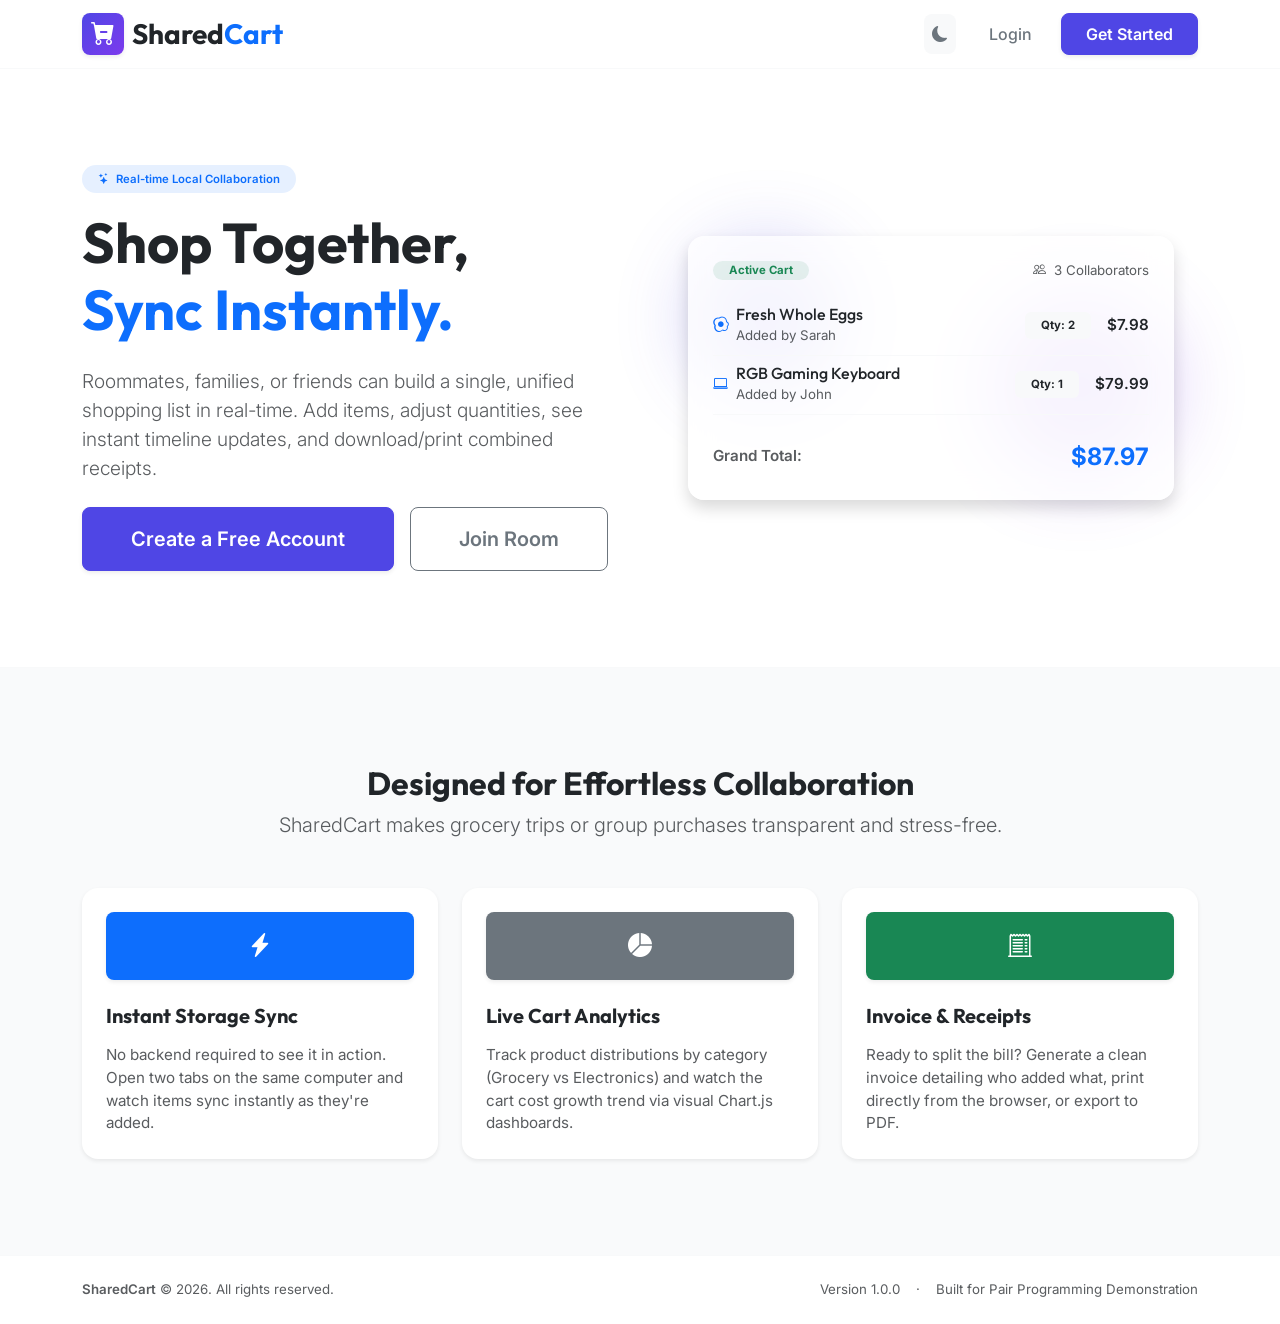
==== index.html @ 913902ff "Initial CartShare project" ====
<!DOCTYPE html>
<html lang="en">
<head>
  <meta charset="UTF-8">
  <meta name="viewport" content="width=device-width, initial-scale=1.0">
  <title>SharedCart - Collaborative Shopping Cart</title>
  <!-- Google Fonts -->
  <link rel="preconnect" href="https://fonts.googleapis.com">
  <link rel="preconnect" href="https://fonts.gstatic.com" crossorigin>
  <link href="https://fonts.googleapis.com/css2?family=Inter:wght@300;400;500;600;700&family=Outfit:wght@400;500;600;700&display=swap" rel="stylesheet">
  <!-- Bootstrap 5 -->
  <link href="https://cdn.jsdelivr.net/npm/bootstrap@5.3.2/dist/css/bootstrap.min.css" rel="stylesheet">
  <!-- Bootstrap Icons -->
  <link rel="stylesheet" href="https://cdn.jsdelivr.net/npm/bootstrap-icons@1.11.1/font/bootstrap-icons.css">
  <!-- Custom CSS -->
  <link rel="stylesheet" href="css/style.css">
  <script>
    if (localStorage.getItem('sharedcart_theme') === 'dark') {
      document.documentElement.classList.add('dark-mode');
    }
  </script>
</head>
<body>
  <!-- Header / Navbar -->
  <nav class="navbar navbar-expand-lg navbar-light bg-white sticky-top border-bottom border-light">
    <div class="container">
      <a class="navbar-brand d-flex align-items-center gap-2" href="#">
        <div class="logo-icon bg-gradient text-white p-2 rounded-3 d-flex align-items-center justify-content-center shadow-sm">
          <i class="bi bi-cart-dash-fill fs-4"></i>
        </div>
        <span class="logo-text font-outfit fs-3 fw-bold text-dark">Shared<span class="text-primary">Cart</span></span>
      </a>
      <button class="navbar-expand-toggle border-0 bg-transparent d-lg-none" type="button" data-bs-toggle="collapse" data-bs-target="#navbarContent" aria-label="Toggle navigation">
        <i class="bi bi-list fs-1 text-dark"></i>
      </button>
      <div class="collapse navbar-collapse justify-content-end" id="navbarContent">
        <div class="d-flex align-items-center gap-3 mt-3 mt-lg-0" id="navActions">
          <button class="btn btn-light border-0 rounded-3 text-secondary p-2 me-1" id="darkModeToggle" aria-label="Toggle Dark Mode">
            <i class="bi bi-moon-fill"></i>
          </button>
          <a href="login.html" class="btn btn-link text-decoration-none text-secondary fw-medium">Login</a>
          <a href="register.html" class="btn btn-primary px-4 py-2 rounded-3 fw-semibold shadow-sm btn-hover-effect">Get Started</a>
        </div>
      </div>
    </div>
  </nav>

  <!-- Hero Section -->
  <header class="hero-section py-5 d-flex align-items-center position-relative overflow-hidden bg-white">
    <div class="container py-md-5">
      <div class="row align-items-center g-5">
        <div class="col-lg-6 text-start">
          <div class="badge bg-primary bg-opacity-10 text-primary px-3 py-2 rounded-pill fw-semibold mb-3">
            <i class="bi bi-stars me-1"></i> Real-time Local Collaboration
          </div>
          <h1 class="hero-title font-outfit fw-bold text-dark mb-4" style="font-size: 3.5rem; line-height: 1.2;">
            Shop Together, <br><span class="text-primary">Sync Instantly.</span>
          </h1>
          <p class="lead text-muted mb-4" style="font-size: 1.2rem;">
            Roommates, families, or friends can build a single, unified shopping list in real-time. Add items, adjust quantities, see instant timeline updates, and download/print combined receipts.
          </p>
          <div class="d-flex flex-sm-row flex-column gap-3">
            <a href="register.html" class="btn btn-primary px-5 py-3 rounded-3 fw-semibold fs-5 shadow-sm btn-hover-effect">Create a Free Account</a>
            <a href="login.html" class="btn btn-outline-secondary px-5 py-3 rounded-3 fw-semibold fs-5">Join Room</a>
          </div>
        </div>
        <div class="col-lg-6 position-relative">
          <!-- Glassmorphism Visual Card -->
          <div class="position-relative hero-image-container p-4">
            <div class="hero-glass-card p-4 rounded-4 shadow border border-white border-opacity-10">
              <div class="d-flex justify-content-between align-items-center mb-3">
                <span class="badge bg-success bg-opacity-10 text-success rounded-pill px-3 py-1">Active Cart</span>
                <span class="text-muted small"><i class="bi bi-people me-1"></i> 3 Collaborators</span>
              </div>
              <ul class="list-unstyled mb-0">
                <li class="d-flex justify-content-between align-items-center py-2 border-bottom border-light">
                  <div class="d-flex align-items-center gap-2">
                    <i class="bi bi-egg-fried text-primary"></i>
                    <div>
                      <h6 class="mb-0 text-dark">Fresh Whole Eggs</h6>
                      <span class="text-muted small">Added by Sarah</span>
                    </div>
                  </div>
                  <div class="d-flex align-items-center gap-3">
                    <span class="badge bg-light text-dark py-2 px-3 rounded">Qty: 2</span>
                    <span class="fw-semibold text-dark">$7.98</span>
                  </div>
                </li>
                <li class="d-flex justify-content-between align-items-center py-2 border-bottom border-light">
                  <div class="d-flex align-items-center gap-2">
                    <i class="bi bi-laptop text-primary"></i>
                    <div>
                      <h6 class="mb-0 text-dark">RGB Gaming Keyboard</h6>
                      <span class="text-muted small">Added by John</span>
                    </div>
                  </div>
                  <div class="d-flex align-items-center gap-3">
                    <span class="badge bg-light text-dark py-2 px-3 rounded">Qty: 1</span>
                    <span class="fw-semibold text-dark">$79.99</span>
                  </div>
                </li>
              </ul>
              <div class="d-flex justify-content-between align-items-center mt-3 pt-2">
                <span class="text-muted fw-semibold">Grand Total:</span>
                <span class="fs-4 fw-bold text-primary">$87.97</span>
              </div>
            </div>
            <!-- Decorative floating rings/circles -->
            <div class="floating-circle circle-1"></div>
            <div class="floating-circle circle-2"></div>
          </div>
        </div>
      </div>
    </div>
  </header>

  <!-- Features Section -->
  <section class="py-5 bg-light-section border-top border-light">
    <div class="container py-5 text-center">
      <h2 class="font-outfit fw-bold text-dark mb-2">Designed for Effortless Collaboration</h2>
      <p class="text-muted lead mb-5 col-lg-8 mx-auto">SharedCart makes grocery trips or group purchases transparent and stress-free.</p>
      
      <div class="row g-4">
        <!-- Feature 1 -->
        <div class="col-md-4">
          <div class="card border-0 p-4 shadow-sm rounded-4 h-100 feature-card text-start bg-white">
            <div class="feature-icon bg-primary text-white p-3 rounded-3 mb-4 d-inline-flex align-items-center justify-content-center shadow-sm">
              <i class="bi bi-lightning-charge-fill fs-4"></i>
            </div>
            <h5 class="fw-bold mb-3 font-outfit">Instant Storage Sync</h5>
            <p class="text-muted mb-0">No backend required to see it in action. Open two tabs on the same computer and watch items sync instantly as they're added.</p>
          </div>
        </div>
        <!-- Feature 2 -->
        <div class="col-md-4">
          <div class="card border-0 p-4 shadow-sm rounded-4 h-100 feature-card text-start bg-white">
            <div class="feature-icon bg-secondary text-white p-3 rounded-3 mb-4 d-inline-flex align-items-center justify-content-center shadow-sm">
              <i class="bi bi-pie-chart-fill fs-4"></i>
            </div>
            <h5 class="fw-bold mb-3 font-outfit">Live Cart Analytics</h5>
            <p class="text-muted mb-0">Track product distributions by category (Grocery vs Electronics) and watch the cart cost growth trend via visual Chart.js dashboards.</p>
          </div>
        </div>
        <!-- Feature 3 -->
        <div class="col-md-4">
          <div class="card border-0 p-4 shadow-sm rounded-4 h-100 feature-card text-start bg-white">
            <div class="feature-icon bg-success text-white p-3 rounded-3 mb-4 d-inline-flex align-items-center justify-content-center shadow-sm">
              <i class="bi bi-receipt-cutoff fs-4"></i>
            </div>
            <h5 class="fw-bold mb-3 font-outfit">Invoice & Receipts</h5>
            <p class="text-muted mb-0">Ready to split the bill? Generate a clean invoice detailing who added what, print directly from the browser, or export to PDF.</p>
          </div>
        </div>
      </div>
    </div>
  </section>

  <!-- Footer -->
  <footer class="bg-white py-4 border-top border-light">
    <div class="container text-center text-muted small">
      <div class="d-flex justify-content-between align-items-center flex-column flex-md-row">
        <div>
          <span class="fw-semibold">SharedCart</span> &copy; 2026. All rights reserved.
        </div>
        <div class="d-flex gap-3 mt-3 mt-md-0">
          <span class="text-muted">Version 1.0.0</span>
          <span>&middot;</span>
          <span class="text-muted">Built for Pair Programming Demonstration</span>
        </div>
      </div>
    </div>
  </footer>

  <!-- Scripts -->
  <script src="js/storage.js"></script>
  <script>
    document.addEventListener('DOMContentLoaded', () => {
      const currentUser = window.SharedCartStorage.getCurrentUser();
      const navActions = document.getElementById('navActions');
      if (currentUser && navActions) {
        navActions.innerHTML = `
          <span class="text-muted me-2 small"><i class="bi bi-person-fill"></i> Hi, ${currentUser.name}</span>
          <a href="dashboard.html" class="btn btn-primary px-4 py-2 rounded-3 fw-semibold shadow-sm">Go to Dashboard</a>
        `;
      }
    });
  </script>
</body>
</html>
---- css/style.css ----
/**
 * Main Global Stylesheet for SharedCart
 */

:root {
  --primary: #4F46E5;
  --primary-hover: #4338CA;
  --secondary: #7C3AED;
  --secondary-hover: #6D28D9;
  --success: #10B981;
  --warning: #F59E0B;
  --danger: #EF4444;
  --dark: #1F2937;
  --light-bg: #F9FAFB;
  --border-light: #F3F4F6;
  --font-outfit: 'Outfit', sans-serif;
  --font-inter: 'Inter', sans-serif;
  --transition: all 0.3s cubic-bezier(0.4, 0, 0.2, 1);
  --shadow-sm: 0 1px 3px rgba(0, 0, 0, 0.05), 0 1px 2px rgba(0, 0, 0, 0.02);
  --shadow-md: 0 4px 6px -1px rgba(0, 0, 0, 0.05), 0 2px 4px -1px rgba(0, 0, 0, 0.03);
  --shadow-lg: 0 20px 25px -5px rgba(0, 0, 0, 0.05), 0 10px 10px -5px rgba(0, 0, 0, 0.02);
}

/* Base resets & styles */
body {
  font-family: var(--font-inter);
  background-color: var(--light-bg);
  color: var(--dark);
  font-size: 0.95rem;
  overflow-x: hidden;
  -webkit-font-smoothing: antialiased;
}

h1, h2, h3, h4, h5, h6, .font-outfit {
  font-family: var(--font-outfit);
}

/* Custom Gradients */
.bg-gradient {
  background: linear-gradient(135deg, var(--primary) 0%, var(--secondary) 100%) !important;
}

/* Custom Buttons */
.btn-primary {
  background-color: var(--primary);
  border-color: var(--primary);
  transition: var(--transition);
}
.btn-primary:hover, .btn-primary:focus {
  background-color: var(--primary-hover);
  border-color: var(--primary-hover);
}

.btn-secondary {
  background-color: var(--secondary);
  border-color: var(--secondary);
  transition: var(--transition);
}
.btn-secondary:hover, .btn-secondary:focus {
  background-color: var(--secondary-hover);
  border-color: var(--secondary-hover);
}

/* Glassmorphism Styles */
.hero-glass-card {
  background: rgba(255, 255, 255, 0.75);
  backdrop-filter: blur(12px);
  -webkit-backdrop-filter: blur(12px);
  border: 1px solid rgba(255, 255, 255, 0.4);
  box-shadow: var(--shadow-lg);
}

/* Visual elements & animations */
.animate-fade-in {
  animation: fadeIn 0.4s ease-out forwards;
}

@keyframes fadeIn {
  from {
    opacity: 0;
    transform: translateY(8px);
  }
  to {
    opacity: 1;
    transform: translateY(0);
  }
}

.btn-hover-effect {
  position: relative;
  transition: var(--transition);
}
.btn-hover-effect:hover {
  transform: translateY(-2px);
  box-shadow: 0 4px 12px rgba(79, 70, 229, 0.25) !important;
}
.btn-hover-effect:active {
  transform: translateY(0);
}

/* Floating Circles Animation in Hero */
.hero-image-container {
  z-index: 1;
}

.floating-circle {
  position: absolute;
  border-radius: 50%;
  z-index: -1;
  filter: blur(40px);
  opacity: 0.25;
  animation: floatCircle 8s infinite alternate ease-in-out;
}

.circle-1 {
  width: 150px;
  height: 150px;
  background-color: var(--primary);
  top: 10%;
  left: 5%;
}

.circle-2 {
  width: 180px;
  height: 180px;
  background-color: var(--secondary);
  bottom: 15%;
  right: 5%;
  animation-delay: 2s;
}

@keyframes floatCircle {
  0% {
    transform: translateY(0) scale(1);
  }
  100% {
    transform: translateY(-20px) scale(1.1);
  }
}

/* Text truncations */
.text-truncate-2 {
  display: -webkit-box;
  -webkit-line-clamp: 2;
  -webkit-box-orient: vertical;
  overflow: hidden;
}

.text-truncate-3 {
  display: -webkit-box;
  -webkit-line-clamp: 3;
  -webkit-box-orient: vertical;
  overflow: hidden;
}

/* Custom scrollbars */
::-webkit-scrollbar {
  width: 6px;
  height: 6px;
}
::-webkit-scrollbar-track {
  background: transparent;
}
::-webkit-scrollbar-thumb {
  background: #cbd5e1;
  border-radius: 3px;
}
::-webkit-scrollbar-thumb:hover {
  background: #94a3b8;
}

/* Navbar utilities */
.navbar-brand .logo-icon {
  width: 42px;
  height: 42px;
}

/* PRINTING RECEIPT STYLES */
@media print {
  body * {
    visibility: hidden !important;
  }
  
  #receiptPrintArea, #receiptPrintArea * {
    visibility: visible !important;
  }
  
  #receiptPrintArea {
    position: absolute !important;
    left: 0 !important;
    top: 0 !important;
    width: 100% !important;
    padding: 0 !important;
    background: white !important;
  }
  
  /* Hide the modal outlines, shadows, headers and borders in print */
  .modal, .modal-dialog, .modal-content, .modal-body {
    position: static !important;
    border: none !important;
    box-shadow: none !important;
    background: transparent !important;
    padding: 0 !important;
    max-height: none !important;
    overflow: visible !important;
  }
}

.border-dashed {
  border-bottom: 2px dashed #e5e7eb !important;
}

/* DARK MODE OVERRIDES */
body.dark-mode {
  --dark: #f8fafc;
  --light-bg: #0f172a;
  --border-light: #334155;
  background-color: #0f172a !important;
  color: #f8fafc !important;
}

body.dark-mode .card,
body.dark-mode .navbar,
body.dark-mode .modal-content,
body.dark-mode .dropdown-menu,
body.dark-mode .cart-sidebar {
  background-color: #1e293b !important;
  color: #f8fafc !important;
  border-color: #334155 !important;
}

body.dark-mode .text-dark {
  color: #f8fafc !important;
}

body.dark-mode .text-muted {
  color: #94a3b8 !important;
}

body.dark-mode .form-control,
body.dark-mode .form-select,
body.dark-mode .input-group-text {
  background-color: #1e293b !important;
  color: #f8fafc !important;
  border-color: #334155 !important;
}

body.dark-mode .form-control:focus,
body.dark-mode .form-select:focus {
  background-color: #0f172a !important;
  border-color: var(--primary) !important;
}

body.dark-mode .btn-light {
  background-color: #334155 !important;
  color: #f8fafc !important;
  border-color: #334155 !important;
}
body.dark-mode .btn-light:hover {
  background-color: #475569 !important;
}

body.dark-mode .btn-outline-light {
  color: #f8fafc !important;
  border-color: #334155 !important;
}
body.dark-mode .btn-outline-light:hover {
  background-color: #334155 !important;
}

body.dark-mode .dropdown-item {
  color: #f8fafc !important;
}
body.dark-mode .dropdown-item:hover {
  background-color: #334155 !important;
}

body.dark-mode .bg-light,
body.dark-mode .bg-light-section {
  background-color: #0f172a !important;
}

body.dark-mode .border-light,
body.dark-mode .border-light-subtle {
  border-color: #334155 !important;
}

body.dark-mode .table {
  color: #f8fafc !important;
}

body.dark-mode .timeline-item::after {
  background-color: #334155 !important;
}
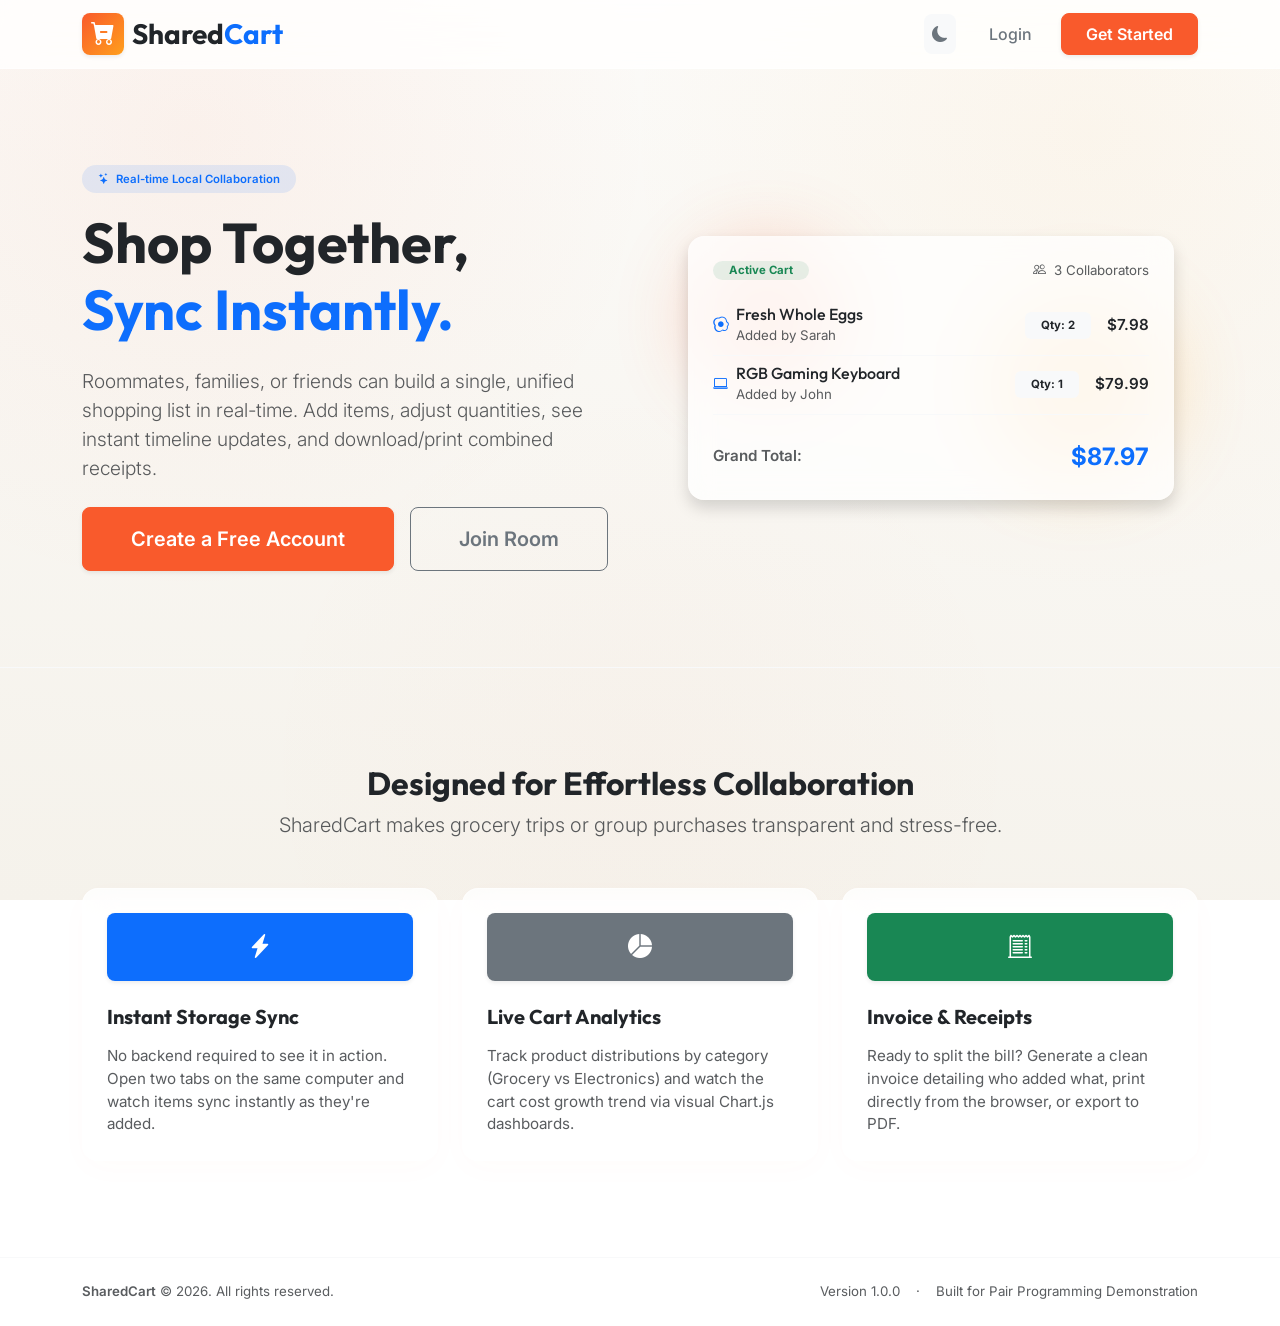
==== commit e9be4253: "edited the ui" ====
--- a/index.html
+++ b/index.html
@@ -46,7 +46,7 @@
   </nav>
 
   <!-- Hero Section -->
-  <header class="hero-section py-5 d-flex align-items-center position-relative overflow-hidden bg-white">
+  <header class="hero-section py-5 d-flex align-items-center position-relative overflow-hidden bg-transparent">
     <div class="container py-md-5">
       <div class="row align-items-center g-5">
         <div class="col-lg-6 text-start">
@@ -156,7 +156,7 @@
   </section>
 
   <!-- Footer -->
-  <footer class="bg-white py-4 border-top border-light">
+  <footer class="bg-transparent py-4 border-top border-light">
     <div class="container text-center text-muted small">
       <div class="d-flex justify-content-between align-items-center flex-column flex-md-row">
         <div>
--- a/css/style.css
+++ b/css/style.css
@@ -3,28 +3,34 @@
  */
 
 :root {
-  --primary: #4F46E5;
-  --primary-hover: #4338CA;
-  --secondary: #7C3AED;
-  --secondary-hover: #6D28D9;
+  --primary: #F95A2C;
+  --primary-hover: #E2481B;
+  --secondary: #FF9F1C;
+  --secondary-hover: #E0870E;
   --success: #10B981;
   --warning: #F59E0B;
   --danger: #EF4444;
-  --dark: #1F2937;
-  --light-bg: #F9FAFB;
-  --border-light: #F3F4F6;
+  --dark: #1E2229;
+  --light-bg: #FCFBF9;
+  --border-light: #F2EFEA;
   --font-outfit: 'Outfit', sans-serif;
   --font-inter: 'Inter', sans-serif;
   --transition: all 0.3s cubic-bezier(0.4, 0, 0.2, 1);
-  --shadow-sm: 0 1px 3px rgba(0, 0, 0, 0.05), 0 1px 2px rgba(0, 0, 0, 0.02);
-  --shadow-md: 0 4px 6px -1px rgba(0, 0, 0, 0.05), 0 2px 4px -1px rgba(0, 0, 0, 0.03);
-  --shadow-lg: 0 20px 25px -5px rgba(0, 0, 0, 0.05), 0 10px 10px -5px rgba(0, 0, 0, 0.02);
+  --shadow-sm: 0 2px 4px rgba(249, 90, 44, 0.03), 0 1px 2px rgba(0, 0, 0, 0.02);
+  --shadow-md: 0 8px 16px -2px rgba(249, 90, 44, 0.05), 0 2px 4px -1px rgba(0, 0, 0, 0.02);
+  --shadow-lg: 0 20px 35px -5px rgba(249, 90, 44, 0.08), 0 10px 15px -5px rgba(0, 0, 0, 0.02);
 }
 
 /* Base resets & styles */
 body {
   font-family: var(--font-inter);
-  background-color: var(--light-bg);
+  background: 
+    radial-gradient(circle at 15% 15%, rgba(249, 90, 44, 0.05) 0%, transparent 35%),
+    radial-gradient(circle at 85% 15%, rgba(255, 159, 28, 0.05) 0%, transparent 35%),
+    radial-gradient(circle at 50% 85%, rgba(249, 90, 44, 0.02) 0%, transparent 40%),
+    linear-gradient(185deg, #FCFBF9 0%, #F5F2EB 100%);
+  background-attachment: fixed;
+  background-size: cover;
   color: var(--dark);
   font-size: 0.95rem;
   overflow-x: hidden;
@@ -70,6 +76,28 @@
   box-shadow: var(--shadow-lg);
 }
 
+.navbar {
+  background: rgba(255, 255, 255, 0.8) !important;
+  backdrop-filter: blur(16px) saturate(180%);
+  -webkit-backdrop-filter: blur(16px) saturate(180%);
+  border-bottom: 1px solid rgba(255, 255, 255, 0.5) !important;
+}
+
+.card {
+  background: rgba(255, 255, 255, 0.75) !important;
+  backdrop-filter: blur(16px);
+  -webkit-backdrop-filter: blur(16px);
+  border: 1px solid rgba(255, 255, 255, 0.5) !important;
+  box-shadow: 0 8px 32px 0 rgba(249, 90, 44, 0.02) !important;
+}
+
+.modal-content {
+  background: rgba(255, 255, 255, 0.85) !important;
+  backdrop-filter: blur(20px);
+  -webkit-backdrop-filter: blur(20px);
+  border: 1px solid rgba(255, 255, 255, 0.5) !important;
+}
+
 /* Visual elements & animations */
 .animate-fade-in {
   animation: fadeIn 0.4s ease-out forwards;
@@ -92,7 +120,7 @@
 }
 .btn-hover-effect:hover {
   transform: translateY(-2px);
-  box-shadow: 0 4px 12px rgba(79, 70, 229, 0.25) !important;
+  box-shadow: 0 4px 12px rgba(249, 90, 44, 0.25) !important;
 }
 .btn-hover-effect:active {
   transform: translateY(0);
@@ -212,84 +240,118 @@
 
 /* DARK MODE OVERRIDES */
 body.dark-mode {
-  --dark: #f8fafc;
-  --light-bg: #0f172a;
-  --border-light: #334155;
-  background-color: #0f172a !important;
-  color: #f8fafc !important;
-}
-
-body.dark-mode .card,
-body.dark-mode .navbar,
-body.dark-mode .modal-content,
-body.dark-mode .dropdown-menu,
+  --dark: #FCFBF9;
+  --light-bg: #140F0D;
+  --border-light: #2E221E;
+  background: 
+    radial-gradient(circle at 10% 20%, rgba(249, 90, 44, 0.08) 0%, transparent 45%),
+    radial-gradient(circle at 90% 10%, rgba(255, 159, 28, 0.07) 0%, transparent 45%),
+    radial-gradient(circle at 50% 80%, rgba(30, 23, 21, 0.9) 0%, transparent 80%),
+    linear-gradient(135deg, #16100E 0%, #0E0A09 100%) !important;
+  background-attachment: fixed !important;
+  background-size: cover !important;
+  color: #FCFBF9 !important;
+}
+
+body.dark-mode .card {
+  background: rgba(30, 23, 21, 0.7) !important;
+  backdrop-filter: blur(16px);
+  -webkit-backdrop-filter: blur(16px);
+  border: 1px solid rgba(255, 255, 255, 0.05) !important;
+  box-shadow: 0 8px 32px 0 rgba(0, 0, 0, 0.2) !important;
+  color: #FCFBF9 !important;
+}
+
+body.dark-mode .navbar {
+  background: rgba(30, 23, 21, 0.75) !important;
+  backdrop-filter: blur(16px) saturate(180%);
+  -webkit-backdrop-filter: blur(16px) saturate(180%);
+  border-bottom: 1px solid rgba(255, 255, 255, 0.05) !important;
+}
+
+body.dark-mode .modal-content {
+  background: rgba(30, 23, 21, 0.85) !important;
+  backdrop-filter: blur(20px);
+  -webkit-backdrop-filter: blur(20px);
+  border: 1px solid rgba(255, 255, 255, 0.05) !important;
+}
+
+body.dark-mode .dropdown-menu {
+  background: rgba(30, 23, 21, 0.9) !important;
+  backdrop-filter: blur(12px);
+  -webkit-backdrop-filter: blur(12px);
+  border: 1px solid rgba(255, 255, 255, 0.05) !important;
+  color: #FCFBF9 !important;
+}
+
 body.dark-mode .cart-sidebar {
-  background-color: #1e293b !important;
-  color: #f8fafc !important;
-  border-color: #334155 !important;
+  background: rgba(30, 23, 21, 0.8) !important;
+  backdrop-filter: blur(20px);
+  -webkit-backdrop-filter: blur(20px);
+  border-left: 1px solid rgba(255, 255, 255, 0.05) !important;
 }
 
 body.dark-mode .text-dark {
-  color: #f8fafc !important;
+  color: #FCFBF9 !important;
 }
 
 body.dark-mode .text-muted {
-  color: #94a3b8 !important;
+  color: #A59892 !important;
 }
 
 body.dark-mode .form-control,
 body.dark-mode .form-select,
 body.dark-mode .input-group-text {
-  background-color: #1e293b !important;
-  color: #f8fafc !important;
-  border-color: #334155 !important;
+  background-color: #1E1715 !important;
+  color: #FCFBF9 !important;
+  border-color: #2E221E !important;
 }
 
 body.dark-mode .form-control:focus,
 body.dark-mode .form-select:focus {
-  background-color: #0f172a !important;
+  background-color: #140F0D !important;
   border-color: var(--primary) !important;
 }
 
 body.dark-mode .btn-light {
-  background-color: #334155 !important;
-  color: #f8fafc !important;
-  border-color: #334155 !important;
+  background-color: #2E221E !important;
+  color: #FCFBF9 !important;
+  border-color: #2E221E !important;
 }
 body.dark-mode .btn-light:hover {
-  background-color: #475569 !important;
+  background-color: #3E2E29 !important;
 }
 
 body.dark-mode .btn-outline-light {
-  color: #f8fafc !important;
-  border-color: #334155 !important;
+  color: #FCFBF9 !important;
+  border-color: #2E221E !important;
 }
 body.dark-mode .btn-outline-light:hover {
-  background-color: #334155 !important;
+  background-color: #2E221E !important;
 }
 
 body.dark-mode .dropdown-item {
-  color: #f8fafc !important;
+  color: #FCFBF9 !important;
 }
 body.dark-mode .dropdown-item:hover {
-  background-color: #334155 !important;
-}
-
-body.dark-mode .bg-light,
-body.dark-mode .bg-light-section {
-  background-color: #0f172a !important;
+  background-color: #2E221E !important;
+}
+
+body.dark-mode .bg-light:not(body),
+body.dark-mode .bg-light-section:not(body) {
+  background-color: rgba(30, 23, 21, 0.5) !important;
 }
 
 body.dark-mode .border-light,
 body.dark-mode .border-light-subtle {
-  border-color: #334155 !important;
+  border-color: #2E221E !important;
 }
 
 body.dark-mode .table {
-  color: #f8fafc !important;
+  color: #FCFBF9 !important;
 }
 
 body.dark-mode .timeline-item::after {
-  background-color: #334155 !important;
-}
-
+  background-color: #2E221E !important;
+}
+
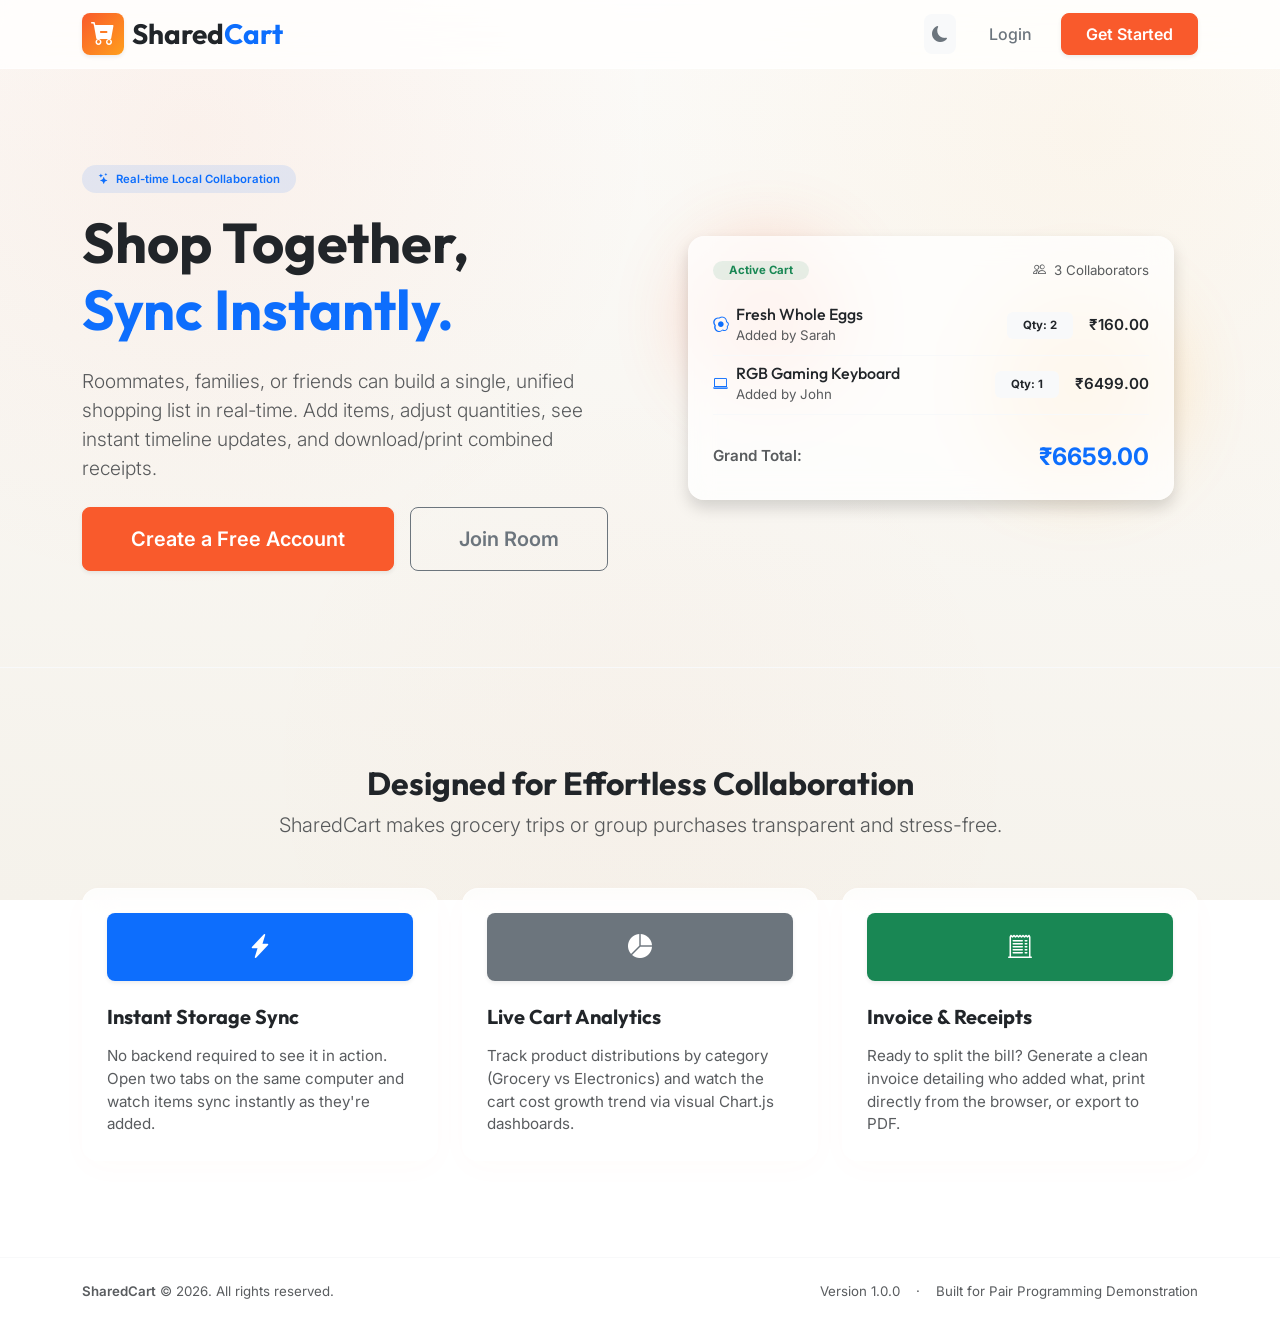
==== commit 3f7b57df: "edited the price" ====
--- a/index.html
+++ b/index.html
@@ -83,7 +83,7 @@
                   </div>
                   <div class="d-flex align-items-center gap-3">
                     <span class="badge bg-light text-dark py-2 px-3 rounded">Qty: 2</span>
-                    <span class="fw-semibold text-dark">$7.98</span>
+                    <span class="fw-semibold text-dark">₹160.00</span>
                   </div>
                 </li>
                 <li class="d-flex justify-content-between align-items-center py-2 border-bottom border-light">
@@ -96,13 +96,13 @@
                   </div>
                   <div class="d-flex align-items-center gap-3">
                     <span class="badge bg-light text-dark py-2 px-3 rounded">Qty: 1</span>
-                    <span class="fw-semibold text-dark">$79.99</span>
+                    <span class="fw-semibold text-dark">₹6499.00</span>
                   </div>
                 </li>
               </ul>
               <div class="d-flex justify-content-between align-items-center mt-3 pt-2">
                 <span class="text-muted fw-semibold">Grand Total:</span>
-                <span class="fs-4 fw-bold text-primary">$87.97</span>
+                <span class="fs-4 fw-bold text-primary">₹6659.00</span>
               </div>
             </div>
             <!-- Decorative floating rings/circles -->
